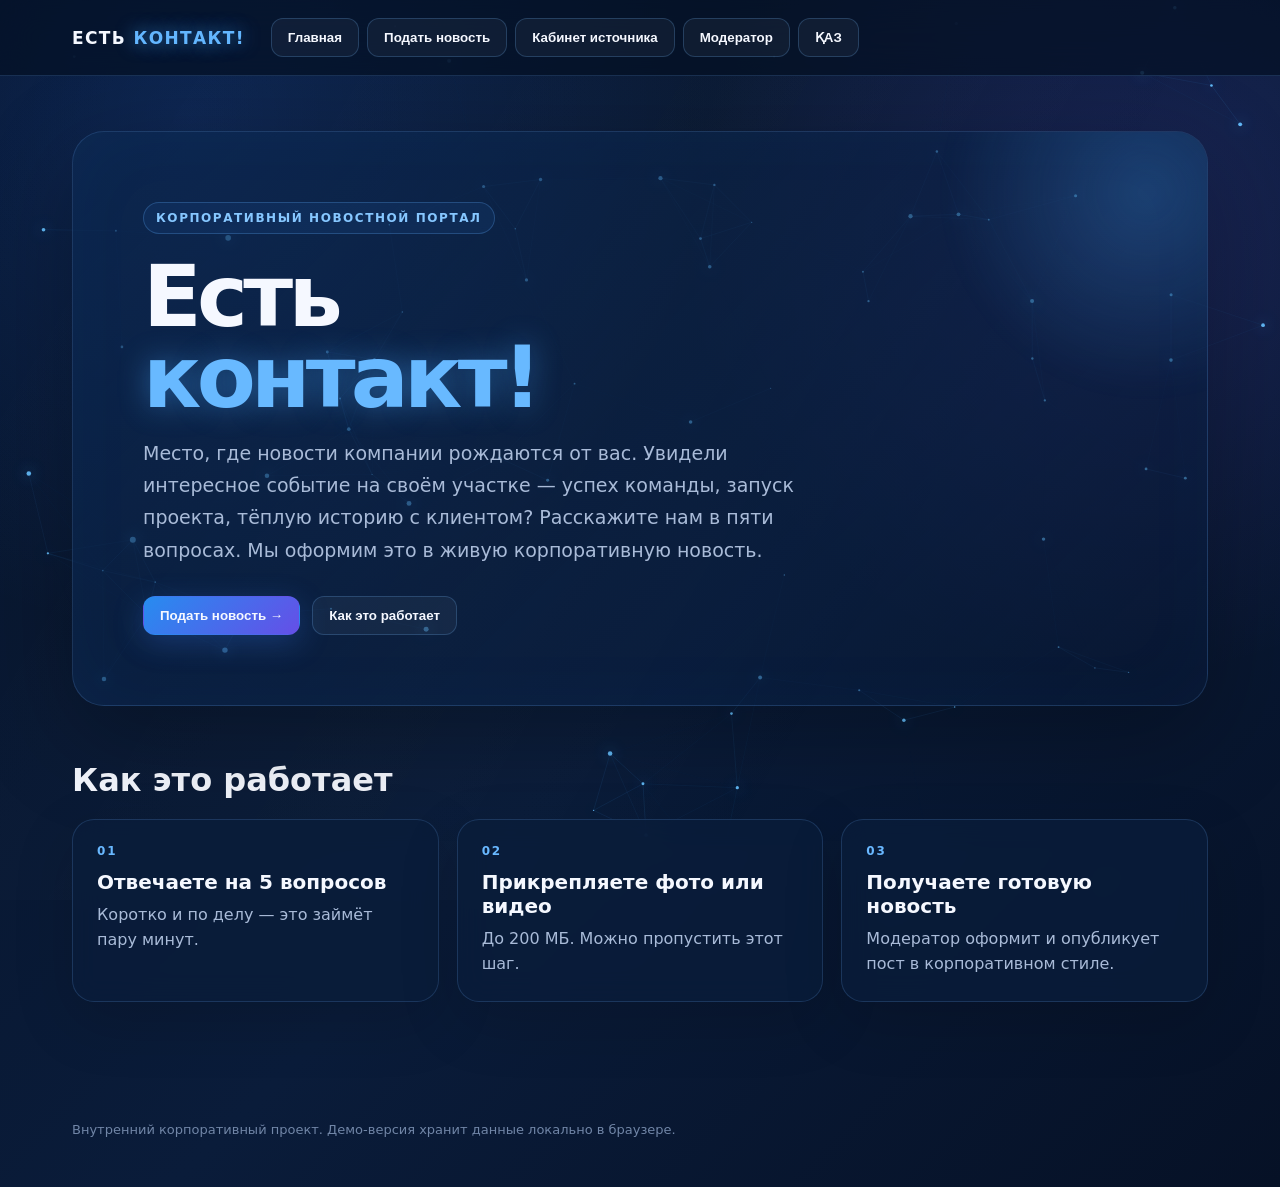
==== index_neon.html @ 1658d59f "Add files via upload" ====
<!doctype html>
<html lang="ru">
<head>
<meta charset="utf-8">
<meta name="viewport" content="width=device-width,initial-scale=1">
<title>ЕСТЬ КОНТАКТ! — корпоративный новостной портал</title>
<style>
:root{
  --bg:#061329; --bg2:#0a1c3a; --card:rgba(10,29,58,.78);
  --line:rgba(111,178,255,.18); --text:#f5f8ff; --muted:#a9bbd8;
  --accent:#48a9ff; --accent2:#7c5cff; --glow:rgba(72,169,255,.75);
}
*{box-sizing:border-box}
html{scroll-behavior:smooth}
body{
  margin:0;font-family:Inter,system-ui,-apple-system,Segoe UI,Arial,sans-serif;
  color:var(--text);background:
  radial-gradient(circle at 15% 10%,rgba(46,119,255,.18),transparent 34%),
  radial-gradient(circle at 88% 20%,rgba(124,92,255,.14),transparent 30%),
  linear-gradient(135deg,var(--bg),var(--bg2) 55%,#061126);
  min-height:100vh;overflow-x:hidden;
}
#particles{position:fixed;inset:0;width:100%;height:100%;z-index:0;pointer-events:none}
body:before{
  content:"";position:fixed;inset:0;z-index:0;pointer-events:none;
  background:linear-gradient(120deg,transparent 0%,rgba(255,255,255,.018) 45%,transparent 70%);
  animation:sweep 9s linear infinite;
}
@keyframes sweep{from{transform:translateX(-30%)}to{transform:translateX(30%)}}
.app{position:relative;z-index:1;min-height:100vh}
header{
  position:sticky;top:0;z-index:20;backdrop-filter:blur(18px);
  background:rgba(4,15,34,.68);border-bottom:1px solid var(--line)
}
.nav{max-width:1180px;margin:auto;padding:18px 22px;display:flex;align-items:center;gap:26px}
.logo{font-weight:900;letter-spacing:.08em;font-size:17px;white-space:nowrap}
.logo span{color:#63b6ff;text-shadow:0 0 18px var(--glow)}
nav{display:flex;gap:8px;flex-wrap:wrap}
button,.btn{
  border:1px solid rgba(115,187,255,.22);background:rgba(255,255,255,.045);
  color:var(--text);padding:11px 16px;border-radius:12px;cursor:pointer;
  font-weight:700;transition:.25s;box-shadow:0 0 0 rgba(72,169,255,0)
}
button:hover,.btn:hover{transform:translateY(-2px);border-color:rgba(99,182,255,.55);box-shadow:0 0 24px rgba(72,169,255,.14)}
.primary{background:linear-gradient(135deg,#278cf0,#654fe7);border-color:transparent;box-shadow:0 8px 30px rgba(55,126,255,.25)}
main{max-width:1180px;margin:auto;padding:55px 22px 90px}
.hero{
  min-height:540px;display:flex;align-items:center;position:relative;overflow:hidden;
  border:1px solid var(--line);border-radius:32px;padding:70px;
  background:linear-gradient(135deg,rgba(12,39,78,.72),rgba(8,23,50,.48));
  box-shadow:0 30px 100px rgba(0,0,0,.28),inset 0 0 80px rgba(52,145,255,.035)
}
.hero:after{
  content:"";position:absolute;width:420px;height:420px;border-radius:50%;
  right:-150px;top:-150px;background:radial-gradient(circle,rgba(65,169,255,.24),transparent 68%);
  filter:blur(10px)
}
.hero-content{position:relative;z-index:2;max-width:720px}
.kicker{display:inline-flex;padding:8px 12px;border-radius:99px;border:1px solid rgba(100,180,255,.25);
  background:rgba(55,145,255,.08);color:#86c7ff;font-size:12px;font-weight:800;letter-spacing:.13em;text-transform:uppercase}
h1{font-size:clamp(48px,8vw,86px);line-height:.94;margin:22px 0 18px;letter-spacing:-.055em}
h1 em{font-style:normal;color:#68b9ff;text-shadow:0 0 30px rgba(72,169,255,.45)}
.hero p{font-size:19px;line-height:1.7;color:var(--muted);max-width:690px}
.actions{display:flex;gap:12px;margin-top:30px;flex-wrap:wrap}
.section{margin-top:55px}
.section-title{display:flex;justify-content:space-between;align-items:end;gap:20px;margin-bottom:20px}
h2{font-size:32px;margin:0}
.card-grid{display:grid;grid-template-columns:repeat(3,1fr);gap:18px}
.card,.panel{
  background:var(--card);border:1px solid var(--line);border-radius:22px;
  padding:24px;backdrop-filter:blur(14px);box-shadow:0 20px 60px rgba(0,0,0,.15)
}
.step{font-size:12px;color:#69b8ff;font-weight:900;letter-spacing:.15em}
.card h3{margin:12px 0 8px;font-size:20px}.card p{color:var(--muted);line-height:1.6;margin:0}
form{display:grid;gap:14px}
label{font-weight:700;font-size:14px}
input,textarea,select{
  width:100%;margin-top:7px;padding:13px 14px;border-radius:12px;
  border:1px solid rgba(112,170,235,.2);background:rgba(3,15,34,.55);color:white;outline:none
}
textarea{min-height:110px;resize:vertical}
.form-actions{display:flex;gap:10px;flex-wrap:wrap;margin-top:8px}
.hidden{display:none!important}
.notice{padding:16px;border-radius:14px;background:rgba(55,155,255,.08);border:1px solid rgba(90,180,255,.18);color:#bcdcff}
footer{max-width:1180px;margin:auto;padding:30px 22px 50px;color:#7186a7;font-size:13px}
@media(max-width:800px){
 .nav{align-items:flex-start;flex-direction:column}.hero{padding:38px 26px;min-height:480px}
 .card-grid{grid-template-columns:1fr}main{padding-top:25px}h1{font-size:58px}
}
</style>
</head>
<body>
<canvas id="particles"></canvas>
<div class="app">
<header>
  <div class="nav">
    <div class="logo">ЕСТЬ <span>КОНТАКТ!</span></div>
    <nav>
      <button onclick="show('home')">Главная</button>
      <button onclick="show('submit')">Подать новость</button>
      <button onclick="show('cabinet')">Кабинет источника</button>
      <button onclick="show('moderator')">Модератор</button>
      <button>ҚАЗ</button>
    </nav>
  </div>
</header>

<main>
<section id="home">
  <div class="hero">
    <div class="hero-content">
      <span class="kicker">Корпоративный новостной портал</span>
      <h1>Есть<br><em>контакт!</em></h1>
      <p>Место, где новости компании рождаются от вас. Увидели интересное событие на своём участке — успех команды, запуск проекта, тёплую историю с клиентом? Расскажите нам в пяти вопросах. Мы оформим это в живую корпоративную новость.</p>
      <div class="actions">
        <button class="primary" onclick="show('submit')">Подать новость →</button>
        <button onclick="document.getElementById('how').scrollIntoView()">Как это работает</button>
      </div>
    </div>
  </div>

  <div class="section" id="how">
    <div class="section-title"><h2>Как это работает</h2></div>
    <div class="card-grid">
      <article class="card"><div class="step">01</div><h3>Отвечаете на 5 вопросов</h3><p>Коротко и по делу — это займёт пару минут.</p></article>
      <article class="card"><div class="step">02</div><h3>Прикрепляете фото или видео</h3><p>До 200 МБ. Можно пропустить этот шаг.</p></article>
      <article class="card"><div class="step">03</div><h3>Получаете готовую новость</h3><p>Модератор оформит и опубликует пост в корпоративном стиле.</p></article>
    </div>
  </div>
</section>

<section id="submit" class="section hidden">
  <div class="panel">
    <h2>Подать новость</h2>
    <p class="notice">Заполните форму — данные сохраняются локально в браузере этой демо-версии.</p>
    <form id="newsForm" onsubmit="submitNews(event)">
      <label>1. Что произошло?<input required name="what" placeholder="Опишите событие одной-двумя фразами"></label>
      <label>2. Где и когда произошло?<input required name="where" placeholder="Город, филиал, объект"></label>
      <label>3. Что классного произошло?<textarea required name="cool" placeholder="Опишите в двух предложениях — что делает эту историю особенной"></textarea></label>
      <label>4. Какой результат даёт эта новость?
        <select name="result"><option>Улучшение качества</option><option>Экономия ресурсов</option><option>Успех команды</option><option>Новый проект</option><option>Другое</option></select>
      </label>
      <label>5. Контакты для связи</label>
      <input required name="fio" placeholder="ФИО"><input required name="contact" placeholder="Телефон или email">
      <label>Фото или видео <input type="file" multiple accept=".jpg,.jpeg,.png,.mp4,.mov"></label>
      <div class="form-actions"><button type="button" onclick="show('home')">Назад</button><button class="primary" type="submit">Отправить новость</button></div>
    </form>
  </div>
</section>

<section id="cabinet" class="section hidden">
  <div class="panel">
    <h2>Кабинет источника новости</h2>
    <p>Введите телефон или email, которые вы указали при подаче новости.</p>
    <input id="cabInput" placeholder="Телефон или email">
    <button class="primary" onclick="cabinetLogin()" style="margin-top:12px">Войти</button>
    <div id="cabResult" style="margin-top:20px"></div>
  </div>
</section>

<section id="moderator" class="section hidden">
  <div class="panel">
    <h2>Панель модератора</h2>
    <p>Введите пароль модератора</p>
    <input id="modPass" type="password" placeholder="Пароль">
    <button class="primary" onclick="modLogin()" style="margin-top:12px">Войти</button>
    <div id="modResult" style="margin-top:20px"></div>
  </div>
</section>
</main>
<footer>Внутренний корпоративный проект. Демо-версия хранит данные локально в браузере.</footer>
</div>

<script>
function show(id){
  ['home','submit','cabinet','moderator'].forEach(x=>document.getElementById(x).classList.toggle('hidden',x!==id));
  window.scrollTo({top:0,behavior:'smooth'});
}
function submitNews(e){
  e.preventDefault();
  const f=new FormData(e.target);
  const item={id:'KT-'+Date.now().toString().slice(-6),contact:f.get('contact'),fio:f.get('fio'),what:f.get('what'),where:f.get('where'),cool:f.get('cool'),result:f.get('result'),status:'На рассмотрении',date:new Date().toLocaleString('ru-RU')};
  const arr=JSON.parse(localStorage.getItem('kt_news')||'[]');arr.push(item);localStorage.setItem('kt_news',JSON.stringify(arr));
  e.target.reset();
  alert('Спасибо! Новость передана модератору. Номер заявки — '+item.id);
  show('cabinet');
}
function cabinetLogin(){
  const q=document.getElementById('cabInput').value.trim().toLowerCase();
  const arr=JSON.parse(localStorage.getItem('kt_news')||'[]').filter(x=>x.contact.toLowerCase()===q);
  document.getElementById('cabResult').innerHTML=arr.length?arr.map(x=>`<div class="notice"><b>${x.id}</b><br>${x.what}<br><small>${x.status} · ${x.date}</small></div>`).join('<br>'):'Заявки не найдены.';
}
function modLogin(){
  const p=document.getElementById('modPass').value;
  if(p!=='kt2026'){document.getElementById('modResult').innerHTML='<div class="notice">Неверный пароль.</div>';return}
  const arr=JSON.parse(localStorage.getItem('kt_news')||'[]');
  document.getElementById('modResult').innerHTML='<div class="notice"><b>Лента заявок</b><br>Всего: '+arr.length+'<br><br>'+ (arr.length?arr.map(x=>`${x.id} — ${x.what} — ${x.status}`).join('<br>'):'Пока заявок нет.')+'</div>';
}

/* Неоновая сеть точек */
const c=document.getElementById('particles'),ctx=c.getContext('2d');
let pts=[],W,H,dpr;
function resize(){
 dpr=Math.min(devicePixelRatio||1,2);W=innerWidth;H=innerHeight;
 c.width=W*dpr;c.height=H*dpr;c.style.width=W+'px';c.style.height=H+'px';ctx.setTransform(dpr,0,0,dpr,0,0);
 const count=Math.min(95,Math.max(42,Math.floor(W/16)));
 pts=Array.from({length:count},()=>({x:Math.random()*W,y:Math.random()*H,vx:(Math.random()-.5)*.22,vy:(Math.random()-.5)*.22,r:Math.random()*1.6+.7,p:Math.random()*Math.PI*2}));
}
function draw(t){
 ctx.clearRect(0,0,W,H);
 for(const p of pts){p.x+=p.vx;p.y+=p.vy;p.p+=.018;if(p.x<-10)p.x=W+10;if(p.x>W+10)p.x=-10;if(p.y<-10)p.y=H+10;if(p.y>H+10)p.y=-10}
 for(let i=0;i<pts.length;i++)for(let j=i+1;j<pts.length;j++){
   const a=pts[i],b=pts[j],dx=a.x-b.x,dy=a.y-b.y,d=Math.hypot(dx,dy);
   if(d<145){ctx.beginPath();ctx.moveTo(a.x,a.y);ctx.lineTo(b.x,b.y);ctx.strokeStyle=`rgba(72,169,255,${(1-d/145)*.15})`;ctx.lineWidth=1;ctx.stroke()}
 }
 for(const p of pts){
   const pulse=1+Math.sin(p.p)*.35;
   ctx.beginPath();ctx.arc(p.x,p.y,p.r*pulse,0,Math.PI*2);
   ctx.fillStyle='rgba(102,193,255,.95)';ctx.shadowBlur=14;ctx.shadowColor='rgba(64,170,255,.9)';ctx.fill();ctx.shadowBlur=0;
 }
 requestAnimationFrame(draw);
}
addEventListener('resize',resize);resize();requestAnimationFrame(draw);
</script>
</body>
</html>
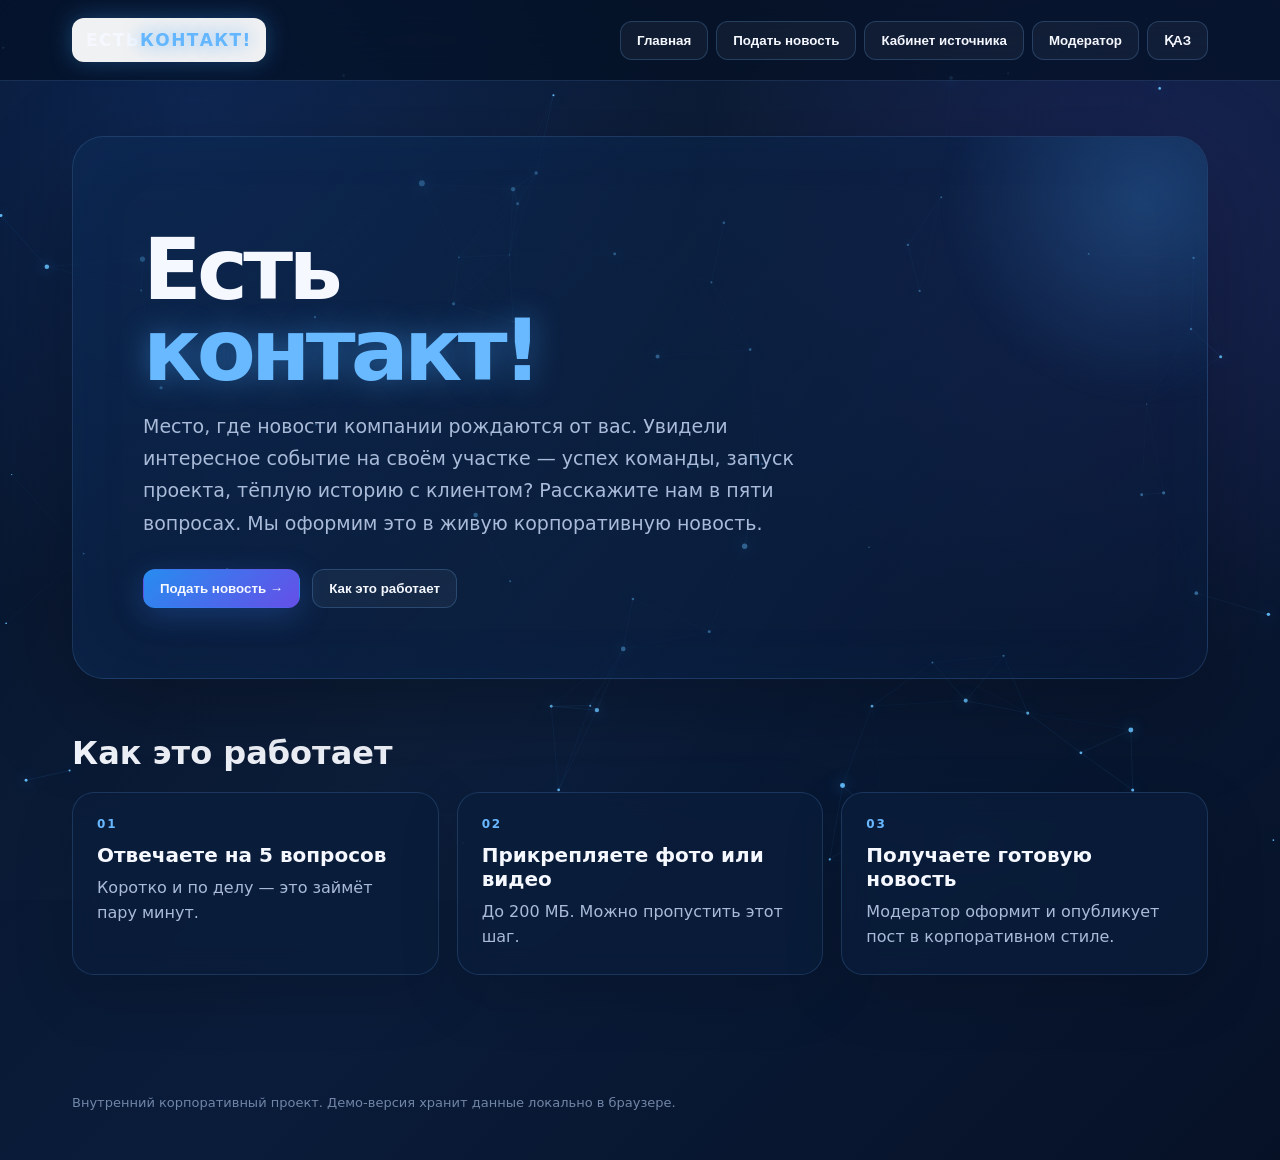
==== commit 7a50e744: "Add files via upload" ====
--- a/index_neon.html
+++ b/index_neon.html
@@ -32,9 +32,12 @@
   position:sticky;top:0;z-index:20;backdrop-filter:blur(18px);
   background:rgba(4,15,34,.68);border-bottom:1px solid var(--line)
 }
-.nav{max-width:1180px;margin:auto;padding:18px 22px;display:flex;align-items:center;gap:26px}
-.logo{font-weight:900;letter-spacing:.08em;font-size:17px;white-space:nowrap}
-.logo span{color:#63b6ff;text-shadow:0 0 18px var(--glow)}
+.nav{max-width:1180px;margin:auto;padding:18px 22px;display:flex;align-items:center;justify-content:space-between;gap:26px}
+.logo{display:flex;align-items:center;height:44px;padding:6px 14px;border-radius:12px;
+  background:rgba(255,255,255,.94);box-shadow:0 0 22px rgba(72,169,255,.35),0 4px 14px rgba(0,0,0,.2)}
+.logo img{height:100%;width:auto;display:block}
+.logo-fallback{font-weight:900;letter-spacing:.08em;font-size:17px;white-space:nowrap}
+.logo-fallback span{color:#63b6ff;text-shadow:0 0 18px var(--glow)}
 nav{display:flex;gap:8px;flex-wrap:wrap}
 button,.btn{
   border:1px solid rgba(115,187,255,.22);background:rgba(255,255,255,.045);
@@ -84,7 +87,7 @@
 .notice{padding:16px;border-radius:14px;background:rgba(55,155,255,.08);border:1px solid rgba(90,180,255,.18);color:#bcdcff}
 footer{max-width:1180px;margin:auto;padding:30px 22px 50px;color:#7186a7;font-size:13px}
 @media(max-width:800px){
- .nav{align-items:flex-start;flex-direction:column}.hero{padding:38px 26px;min-height:480px}
+ .nav{align-items:flex-start;flex-direction:column;justify-content:flex-start}.hero{padding:38px 26px;min-height:480px}
  .card-grid{grid-template-columns:1fr}main{padding-top:25px}h1{font-size:58px}
 }
 </style>
@@ -94,13 +97,16 @@
 <div class="app">
 <header>
   <div class="nav">
-    <div class="logo">ЕСТЬ <span>КОНТАКТ!</span></div>
+    <div class="logo">
+      <img src="logo-kazahtelekom.png" alt="Kazakhtelecom" onerror="this.style.display='none'; document.getElementById('logoFallback').style.display='flex'">
+      <div id="logoFallback" class="logo-fallback" style="display:none">ЕСТЬ <span>КОНТАКТ!</span></div>
+    </div>
     <nav>
-      <button onclick="show('home')">Главная</button>
-      <button onclick="show('submit')">Подать новость</button>
-      <button onclick="show('cabinet')">Кабинет источника</button>
-      <button onclick="show('moderator')">Модератор</button>
-      <button>ҚАЗ</button>
+      <button onclick="show('home')" data-i18n="navHome">Главная</button>
+      <button onclick="show('submit')" data-i18n="navSubmit">Подать новость</button>
+      <button onclick="show('cabinet')" data-i18n="navCabinet">Кабинет источника</button>
+      <button onclick="show('moderator')" data-i18n="navMod">Модератор</button>
+      <button id="langBtn" onclick="toggleLang()">ҚАЗ</button>
     </nav>
   </div>
 </header>
@@ -109,69 +115,153 @@
 <section id="home">
   <div class="hero">
     <div class="hero-content">
-      <span class="kicker">Корпоративный новостной портал</span>
-      <h1>Есть<br><em>контакт!</em></h1>
-      <p>Место, где новости компании рождаются от вас. Увидели интересное событие на своём участке — успех команды, запуск проекта, тёплую историю с клиентом? Расскажите нам в пяти вопросах. Мы оформим это в живую корпоративную новость.</p>
+      <h1 data-i18n-html="h1">Есть<br><em>контакт!</em></h1>
+      <p data-i18n="heroText">Место, где новости компании рождаются от вас. Увидели интересное событие на своём участке — успех команды, запуск проекта, тёплую историю с клиентом? Расскажите нам в пяти вопросах. Мы оформим это в живую корпоративную новость.</p>
       <div class="actions">
-        <button class="primary" onclick="show('submit')">Подать новость →</button>
-        <button onclick="document.getElementById('how').scrollIntoView()">Как это работает</button>
+        <button class="primary" onclick="show('submit')" data-i18n="submitBtn">Подать новость →</button>
+        <button onclick="document.getElementById('how').scrollIntoView()" data-i18n="howBtn">Как это работает</button>
       </div>
     </div>
   </div>
 
   <div class="section" id="how">
-    <div class="section-title"><h2>Как это работает</h2></div>
+    <div class="section-title"><h2 data-i18n="howTitle">Как это работает</h2></div>
     <div class="card-grid">
-      <article class="card"><div class="step">01</div><h3>Отвечаете на 5 вопросов</h3><p>Коротко и по делу — это займёт пару минут.</p></article>
-      <article class="card"><div class="step">02</div><h3>Прикрепляете фото или видео</h3><p>До 200 МБ. Можно пропустить этот шаг.</p></article>
-      <article class="card"><div class="step">03</div><h3>Получаете готовую новость</h3><p>Модератор оформит и опубликует пост в корпоративном стиле.</p></article>
+      <article class="card"><div class="step">01</div><h3 data-i18n="step1h">Отвечаете на 5 вопросов</h3><p data-i18n="step1p">Коротко и по делу — это займёт пару минут.</p></article>
+      <article class="card"><div class="step">02</div><h3 data-i18n="step2h">Прикрепляете фото или видео</h3><p data-i18n="step2p">До 200 МБ. Можно пропустить этот шаг.</p></article>
+      <article class="card"><div class="step">03</div><h3 data-i18n="step3h">Получаете готовую новость</h3><p data-i18n="step3p">Модератор оформит и опубликует пост в корпоративном стиле.</p></article>
     </div>
   </div>
 </section>
 
 <section id="submit" class="section hidden">
   <div class="panel">
-    <h2>Подать новость</h2>
-    <p class="notice">Заполните форму — данные сохраняются локально в браузере этой демо-версии.</p>
+    <h2 data-i18n="submitTitle">Подать новость</h2>
+    <p class="notice" data-i18n="submitNotice">Заполните форму — данные сохраняются локально в браузере этой демо-версии.</p>
     <form id="newsForm" onsubmit="submitNews(event)">
-      <label>1. Что произошло?<input required name="what" placeholder="Опишите событие одной-двумя фразами"></label>
-      <label>2. Где и когда произошло?<input required name="where" placeholder="Город, филиал, объект"></label>
-      <label>3. Что классного произошло?<textarea required name="cool" placeholder="Опишите в двух предложениях — что делает эту историю особенной"></textarea></label>
-      <label>4. Какой результат даёт эта новость?
-        <select name="result"><option>Улучшение качества</option><option>Экономия ресурсов</option><option>Успех команды</option><option>Новый проект</option><option>Другое</option></select>
+      <label data-i18n="q1">1. Что произошло?<input required name="what" placeholder="Опишите событие одной-двумя фразами" data-i18n-ph="q1ph"></label>
+      <label data-i18n="q2">2. Где и когда произошло?<input required name="where" placeholder="Город, филиал, объект" data-i18n-ph="q2ph"></label>
+      <label data-i18n="q3">3. Что классного произошло?<textarea required name="cool" placeholder="Опишите в двух предложениях — что делает эту историю особенной" data-i18n-ph="q3ph"></textarea></label>
+      <label data-i18n="q4">4. Какой результат даёт эта новость?
+        <select name="result">
+          <option data-i18n="opt1">Улучшение качества</option>
+          <option data-i18n="opt2">Экономия ресурсов</option>
+          <option data-i18n="opt3">Успех команды</option>
+          <option data-i18n="opt4">Новый проект</option>
+          <option data-i18n="opt5">Другое</option>
+        </select>
       </label>
-      <label>5. Контакты для связи</label>
-      <input required name="fio" placeholder="ФИО"><input required name="contact" placeholder="Телефон или email">
-      <label>Фото или видео <input type="file" multiple accept=".jpg,.jpeg,.png,.mp4,.mov"></label>
-      <div class="form-actions"><button type="button" onclick="show('home')">Назад</button><button class="primary" type="submit">Отправить новость</button></div>
+      <label data-i18n="q5">5. Контакты для связи</label>
+      <input required name="fio" placeholder="ФИО" data-i18n-ph="fioph"><input required name="contact" placeholder="Телефон или email" data-i18n-ph="contactph">
+      <label data-i18n="fileLabel">Фото или видео <input type="file" multiple accept=".jpg,.jpeg,.png,.mp4,.mov"></label>
+      <div class="form-actions"><button type="button" onclick="show('home')" data-i18n="backBtn">Назад</button><button class="primary" type="submit" data-i18n="sendBtn">Отправить новость</button></div>
     </form>
   </div>
 </section>
 
 <section id="cabinet" class="section hidden">
   <div class="panel">
-    <h2>Кабинет источника новости</h2>
-    <p>Введите телефон или email, которые вы указали при подаче новости.</p>
-    <input id="cabInput" placeholder="Телефон или email">
-    <button class="primary" onclick="cabinetLogin()" style="margin-top:12px">Войти</button>
+    <h2 data-i18n="cabTitle">Кабинет источника новости</h2>
+    <p data-i18n="cabText">Введите телефон или email, которые вы указали при подаче новости.</p>
+    <input id="cabInput" placeholder="Телефон или email" data-i18n-ph="contactph">
+    <button class="primary" onclick="cabinetLogin()" style="margin-top:12px" data-i18n="loginBtn">Войти</button>
     <div id="cabResult" style="margin-top:20px"></div>
   </div>
 </section>
 
 <section id="moderator" class="section hidden">
   <div class="panel">
-    <h2>Панель модератора</h2>
-    <p>Введите пароль модератора</p>
-    <input id="modPass" type="password" placeholder="Пароль">
-    <button class="primary" onclick="modLogin()" style="margin-top:12px">Войти</button>
+    <h2 data-i18n="modTitle">Панель модератора</h2>
+    <p data-i18n="modText">Введите пароль модератора</p>
+    <input id="modPass" type="password" placeholder="Пароль" data-i18n-ph="passph">
+    <button class="primary" onclick="modLogin()" style="margin-top:12px" data-i18n="loginBtn">Войти</button>
     <div id="modResult" style="margin-top:20px"></div>
   </div>
 </section>
 </main>
-<footer>Внутренний корпоративный проект. Демо-версия хранит данные локально в браузере.</footer>
+<footer data-i18n="footer">Внутренний корпоративный проект. Демо-версия хранит данные локально в браузере.</footer>
 </div>
 
 <script>
+/* ==== ПОДКЛЮЧЕНИЕ К GOOGLE ТАБЛИЦЕ ====
+   Вставьте сюда ссылку веб-приложения, полученную на шаге "Развернуть"
+   Пример: 'https://script.google.com/macros/s/AKfycb.../exec'
+*/
+const GOOGLE_SCRIPT_URL = 'https://script.google.com/macros/s/AKfycbwuqZAM7T-wxdBIN29rRkzyHPA4iKZyx3EsrA0ewfV81rGuuexiAzgc2bwfMrQYVCodmw/exec';
+
+/* ===== Переключение языка RU / KZ ===== */
+const translations = {
+  kicker: { ru: "Корпоративный новостной портал", kz: "Корпоративтік жаңалықтар порталы" },
+  h1: { ru: "Есть<br><em>контакт!</em>", kz: "Байланыс<br><em>бар!</em>" },
+  heroText: { ru: "Место, где новости компании рождаются от вас. Увидели интересное событие на своём участке — успех команды, запуск проекта, тёплую историю с клиентом? Расскажите нам в пяти вопросах. Мы оформим это в живую корпоративную новость.",
+              kz: "Компания жаңалықтары сізден туады. Өз учаскеңізде қызықты оқиға көрдіңіз бе — команда жетістігі, жоба іске қосылуы, клиентпен жылы оқиға? Бізге бес сұрақ арқылы айтып беріңіз. Біз оны корпоративтік жаңалыққа айналдырамыз." },
+  submitBtn: { ru: "Подать новость →", kz: "Жаңалық жіберу →" },
+  howBtn: { ru: "Как это работает", kz: "Бұл қалай жұмыс істейді" },
+  howTitle: { ru: "Как это работает", kz: "Бұл қалай жұмыс істейді" },
+  step1h: { ru: "Отвечаете на 5 вопросов", kz: "5 сұраққа жауап бересіз" },
+  step1p: { ru: "Коротко и по делу — это займёт пару минут.", kz: "Қысқа әрі нақты — бірнеше минут алады." },
+  step2h: { ru: "Прикрепляете фото или видео", kz: "Фото немесе видео тіркейсіз" },
+  step2p: { ru: "До 200 МБ. Можно пропустить этот шаг.", kz: "200 МБ дейін. Бұл қадамды өткізіп жіберуге болады." },
+  step3h: { ru: "Получаете готовую новость", kz: "Дайын жаңалықты аласыз" },
+  step3p: { ru: "Модератор оформит и опубликует пост в корпоративном стиле.", kz: "Модератор постты корпоративтік стильде рәсімдеп, жариялайды." },
+  submitTitle: { ru: "Подать новость", kz: "Жаңалық жіберу" },
+  submitNotice: { ru: "Заполните форму — данные сохраняются локально в браузере этой демо-версии.", kz: "Форманы толтырыңыз — деректер осы демо-нұсқаның браузерінде жергілікті сақталады." },
+  q1: { ru: "1. Что произошло?", kz: "1. Не болды?" },
+  q1ph: { ru: "Опишите событие одной-двумя фразами", kz: "Оқиғаны бір-екі сөйлеммен сипаттаңыз" },
+  q2: { ru: "2. Где и когда произошло?", kz: "2. Қайда және қашан болды?" },
+  q2ph: { ru: "Город, филиал, объект", kz: "Қала, филиал, объект" },
+  q3: { ru: "3. Что классного произошло?", kz: "3. Не тамаша нәрсе болды?" },
+  q3ph: { ru: "Опишите в двух предложениях — что делает эту историю особенной", kz: "Екі сөйлеммен сипаттаңыз — бұл оқиғаны ерекше ететін не?" },
+  q4: { ru: "4. Какой результат даёт эта новость?", kz: "4. Бұл жаңалық қандай нәтиже береді?" },
+  opt1: { ru: "Улучшение качества", kz: "Сапаны жақсарту" },
+  opt2: { ru: "Экономия ресурсов", kz: "Ресурстарды үнемдеу" },
+  opt3: { ru: "Успех команды", kz: "Команда жетістігі" },
+  opt4: { ru: "Новый проект", kz: "Жаңа жоба" },
+  opt5: { ru: "Другое", kz: "Басқа" },
+  q5: { ru: "5. Контакты для связи", kz: "5. Байланысу үшін контакт" },
+  fioph: { ru: "ФИО", kz: "Аты-жөні" },
+  contactph: { ru: "Телефон или email", kz: "Телефон немесе email" },
+  fileLabel: { ru: "Фото или видео", kz: "Фото немесе видео" },
+  backBtn: { ru: "Назад", kz: "Артқа" },
+  sendBtn: { ru: "Отправить новость", kz: "Жаңалықты жіберу" },
+  cabTitle: { ru: "Кабинет источника новости", kz: "Жаңалық көзінің кабинеті" },
+  cabText: { ru: "Введите телефон или email, которые вы указали при подаче новости.", kz: "Жаңалықты жіберу кезінде көрсеткен телефон немесе email енгізіңіз." },
+  loginBtn: { ru: "Войти", kz: "Кіру" },
+  modTitle: { ru: "Панель модератора", kz: "Модератор панелі" },
+  modText: { ru: "Введите пароль модератора", kz: "Модератор құпия сөзін енгізіңіз" },
+  passph: { ru: "Пароль", kz: "Құпия сөз" },
+  footer: { ru: "Внутренний корпоративный проект. Демо-версия хранит данные локально в браузере.", kz: "Ішкі корпоративтік жоба. Демо-нұсқа деректерді браузерде жергілікті сақтайды." },
+  navHome: { ru: "Главная", kz: "Басты бет" },
+  navSubmit: { ru: "Подать новость", kz: "Жаңалық жіберу" },
+  navCabinet: { ru: "Кабинет источника", kz: "Көз кабинеті" },
+  navMod: { ru: "Модератор", kz: "Модератор" },
+};
+
+let currentLang = localStorage.getItem('kt_lang') || 'ru';
+
+function applyLang(lang){
+  document.querySelectorAll('[data-i18n]').forEach(el=>{
+    const key = el.getAttribute('data-i18n');
+    if(translations[key]) el.textContent = translations[key][lang];
+  });
+  document.querySelectorAll('[data-i18n-html]').forEach(el=>{
+    const key = el.getAttribute('data-i18n-html');
+    if(translations[key]) el.innerHTML = translations[key][lang];
+  });
+  document.querySelectorAll('[data-i18n-ph]').forEach(el=>{
+    const key = el.getAttribute('data-i18n-ph');
+    if(translations[key]) el.setAttribute('placeholder', translations[key][lang]);
+  });
+  document.documentElement.lang = lang === 'kz' ? 'kk' : 'ru';
+  document.getElementById('langBtn').textContent = lang === 'kz' ? 'РУС' : 'ҚАЗ';
+  currentLang = lang;
+  localStorage.setItem('kt_lang', lang);
+}
+
+function toggleLang(){
+  applyLang(currentLang === 'ru' ? 'kz' : 'ru');
+}
+
 function show(id){
   ['home','submit','cabinet','moderator'].forEach(x=>document.getElementById(x).classList.toggle('hidden',x!==id));
   window.scrollTo({top:0,behavior:'smooth'});
@@ -180,21 +270,107 @@
   e.preventDefault();
   const f=new FormData(e.target);
   const item={id:'KT-'+Date.now().toString().slice(-6),contact:f.get('contact'),fio:f.get('fio'),what:f.get('what'),where:f.get('where'),cool:f.get('cool'),result:f.get('result'),status:'На рассмотрении',date:new Date().toLocaleString('ru-RU')};
+
+  // Сохраняем локально (резервная копия / офлайн-режим)
   const arr=JSON.parse(localStorage.getItem('kt_news')||'[]');arr.push(item);localStorage.setItem('kt_news',JSON.stringify(arr));
+
+  // Отправляем в Google Таблицу
+  if(GOOGLE_SCRIPT_URL && GOOGLE_SCRIPT_URL.indexOf('ВСТАВЬТЕ') === -1){
+    fetch(GOOGLE_SCRIPT_URL, {
+      method:'POST',
+      headers:{'Content-Type':'text/plain;charset=utf-8'},
+      body: JSON.stringify(item)
+    }).catch(err=>console.warn('Не удалось отправить в таблицу, данные сохранены локально:', err));
+  }
+
   e.target.reset();
   alert('Спасибо! Новость передана модератору. Номер заявки — '+item.id);
   show('cabinet');
 }
+
+async function fetchFromSheet(){
+  if(!GOOGLE_SCRIPT_URL || GOOGLE_SCRIPT_URL.indexOf('ВСТАВЬТЕ') !== -1) return null;
+  try{
+    const res = await fetch(GOOGLE_SCRIPT_URL, { method: 'GET' });
+    const text = await res.text();
+    try{
+      return JSON.parse(text);
+    }catch(parseErr){
+      // Пришёл не JSON — значит, скрипт вернул страницу входа/ошибки Google, а не данные
+      console.warn('Ответ от Apps Script — не JSON (похоже на страницу входа Google или ошибку доступа). Проверьте настройки развёртывания: "Выполнять как" = Я, "Доступ" = Все.', text.slice(0,300));
+      return null;
+    }
+  }catch(err){
+    console.warn('Не удалось загрузить данные из таблицы (сетевая ошибка/CORS):', err.message);
+    return null;
+  }
+}
+
+function generatePostText(item){
+  const resultLine = item.result ? `\n\n📈 Результат: ${item.result}` : '';
+  return `📰 ${item.where}\n\n${item.what}\n\n${item.cool}${resultLine}`;
+}
+
+function copyPostText(id, btn){
+  const el = document.getElementById('post-'+id);
+  if(!el) return;
+  navigator.clipboard.writeText(el.textContent).then(()=>{
+    const old = btn.textContent;
+    btn.textContent = 'Скопировано ✓';
+    setTimeout(()=>{btn.textContent = old;}, 1800);
+  }).catch(()=>{
+    alert('Не удалось скопировать автоматически. Выделите текст вручную.');
+  });
+}
+
+function renderNewsCard(x){
+  const post = generatePostText(x);
+  return `
+    <div class="panel" style="margin-bottom:16px">
+      <div style="display:flex;justify-content:space-between;align-items:center;flex-wrap:wrap;gap:8px;margin-bottom:12px">
+        <b style="font-size:17px">${x.id}</b>
+        <span class="notice" style="padding:5px 12px;font-size:12px">${x.status} · ${x.date}</span>
+      </div>
+      <div style="display:grid;gap:6px;margin-bottom:14px;font-size:15px">
+        <div><span style="color:var(--muted)">Что произошло:</span> ${x.what}</div>
+        <div><span style="color:var(--muted)">Где и когда:</span> ${x.where}</div>
+        <div><span style="color:var(--muted)">Что классного:</span> ${x.cool}</div>
+        <div><span style="color:var(--muted)">Результат:</span> ${x.result}</div>
+        <div><span style="color:var(--muted)">Автор:</span> ${x.fio} · ${x.contact}</div>
+      </div>
+      <div class="notice" id="post-${x.id}" style="white-space:pre-wrap;font-size:14px;line-height:1.6">${post}</div>
+      <div class="form-actions" style="margin-top:12px">
+        <button onclick="copyPostText('${x.id}', this)">Скопировать текст поста</button>
+      </div>
+    </div>`;
+}
+
 function cabinetLogin(){
   const q=document.getElementById('cabInput').value.trim().toLowerCase();
-  const arr=JSON.parse(localStorage.getItem('kt_news')||'[]').filter(x=>x.contact.toLowerCase()===q);
-  document.getElementById('cabResult').innerHTML=arr.length?arr.map(x=>`<div class="notice"><b>${x.id}</b><br>${x.what}<br><small>${x.status} · ${x.date}</small></div>`).join('<br>'):'Заявки не найдены.';
-}
+  document.getElementById('cabResult').innerHTML = '<div class="notice">Загрузка…</div>';
+  fetchFromSheet().then(sheetData=>{
+    const source = sheetData !== null ? sheetData : JSON.parse(localStorage.getItem('kt_news')||'[]');
+    const arr = source.filter(x=>String(x.contact).toLowerCase()===q);
+    document.getElementById('cabResult').innerHTML = arr.length
+      ? arr.map(x=>`<div class="notice"><b>${x.id}</b><br>${x.what}<br><small>${x.status} · ${x.date}</small></div>`).join('<br>')
+      : 'Заявки не найдены.';
+  });
+}
+
 function modLogin(){
   const p=document.getElementById('modPass').value;
   if(p!=='kt2026'){document.getElementById('modResult').innerHTML='<div class="notice">Неверный пароль.</div>';return}
-  const arr=JSON.parse(localStorage.getItem('kt_news')||'[]');
-  document.getElementById('modResult').innerHTML='<div class="notice"><b>Лента заявок</b><br>Всего: '+arr.length+'<br><br>'+ (arr.length?arr.map(x=>`${x.id} — ${x.what} — ${x.status}`).join('<br>'):'Пока заявок нет.')+'</div>';
+  document.getElementById('modResult').innerHTML = '<div class="notice">Загрузка…</div>';
+  fetchFromSheet().then(sheetData=>{
+    const arr = sheetData !== null ? sheetData : JSON.parse(localStorage.getItem('kt_news')||'[]');
+    const sourceLabel = sheetData !== null ? 'Google Таблица' : 'локальное хранилище (не удалось подключиться к таблице — см. подсказку ниже)';
+    const hint = sheetData === null ? `<div class="notice" style="margin-top:10px;border-color:rgba(255,180,90,.4)">
+      ⚠️ Не удалось получить данные из Google Таблицы. Проверьте: 1) ссылка на Apps Script открывается в браузере и показывает JSON, а не страницу входа; 2) в развёртывании «Выполнять как» = Я, «Доступ» = Все; 3) после правок кода создано новое развёртывание.
+    </div>` : '';
+    document.getElementById('modResult').innerHTML =
+      `<div class="notice" style="margin-bottom:16px"><b>Лента заявок</b> (источник: ${sourceLabel})<br>Всего: ${arr.length}</div>${hint}`
+      + (arr.length ? arr.map(renderNewsCard).join('') : '<div class="notice">Пока заявок нет.</div>');
+  });
 }
 
 /* Неоновая сеть точек */
@@ -221,6 +397,7 @@
  requestAnimationFrame(draw);
 }
 addEventListener('resize',resize);resize();requestAnimationFrame(draw);
+applyLang(currentLang);
 </script>
 </body>
 </html>
